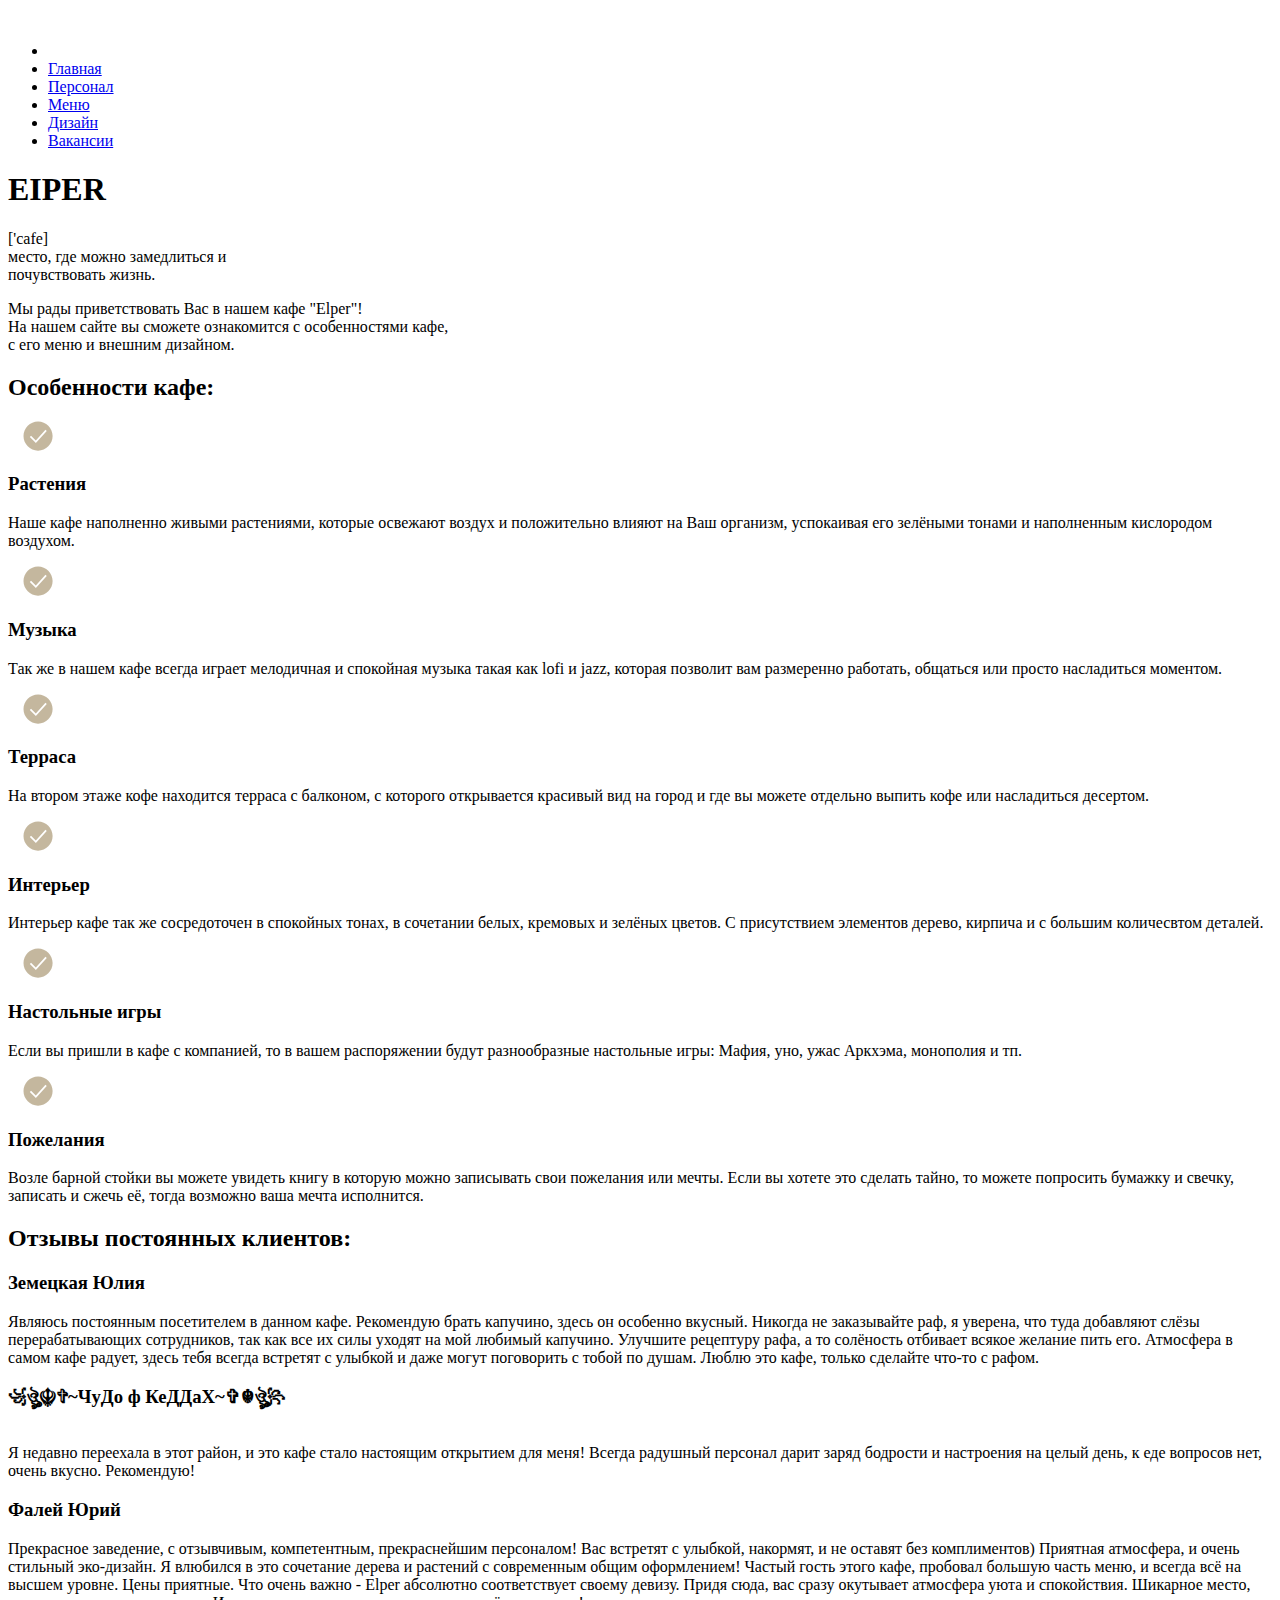
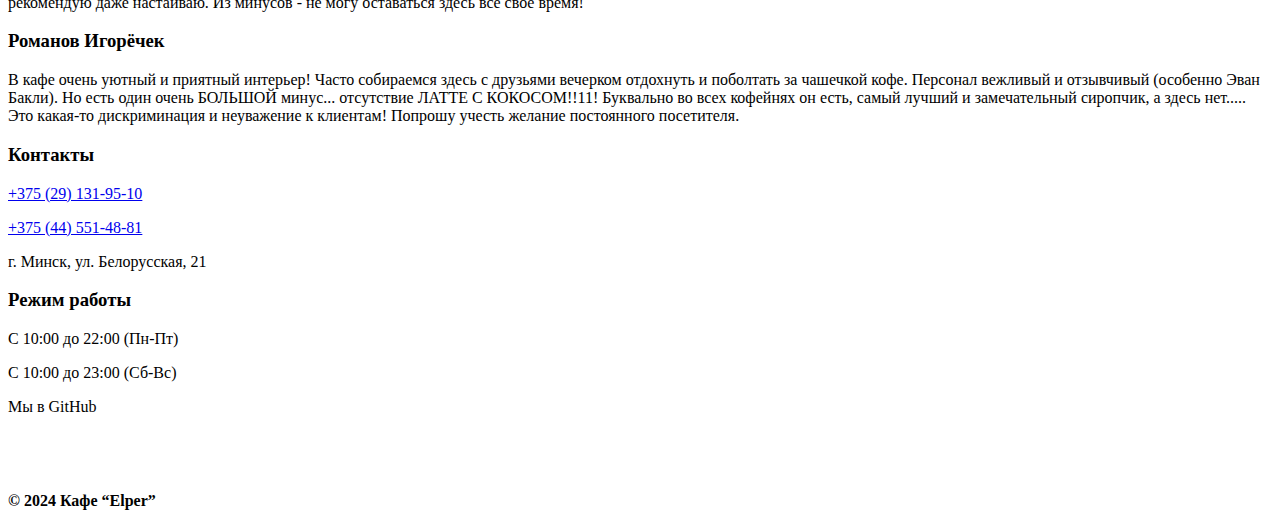
==== index.html @ b0de2200 "Add files via upload" ====
<!DOCTYPE html>
<html lang="en">
<head>
    <meta charset="UTF-8">
    <meta name="viewport" content="width=device-width, initial-scale=1.0, maximum-scale=1.0, minimum-scale=1.0">
    <meta http-equiv="X-UA-Compatible" content="ie=edge">
    <title>Elper</title>
    <link rel="shortcut icon" href="img\icon50.png">
    <link rel="stylesheet" href="css/style.css">
</head>
<body>
<header class="header-wrapper">
    <div class="wrapper">
        <div class="header-burger">
            <span class="burger-line line1"></span>
            <span class="burger-line line2"></span>
            <span class="burger-line line3"></span>
        </div>
        <nav class="header-nav">
            <ul> 
                <li class="header-item">
                    <a class="header-link js-scroll">
                        <svg width="40" height="40" viewBox="0 0 42 42" fill="none">
                            <image xlink:href="img/icon50.svg"/>
                        </svg>
                    </a>
                </li>
                <li class="header-item">
                    <a href="index.html" class="header-link js-scroll">
                        Главная
                    </a>
                </li>
                <li class="header-item">
                    <a href="personnel.html" class="header-link js-scroll">
                        Персонал
                    </a>
                </li>
                <li class="header-item">
                    <a href="menu.html" class="header-link js-scroll">
                        Меню
                    </a>
                </li>
                <li class="header-item">
                    <a href="design.html" class="header-link js-scroll">
                        Дизайн
                    </a>
                </li>
                <li class="header-item">
                    <a href="ordering.html" class="header-link js-scroll">
                        Вакансии
                    </a>
                </li>
            </ul>
            <div class="nav-close">
                <span class="line-close"></span>
                <span class="line-close"></span>
            </div>
        </nav>
        <div class="elper">
            <h1>EIPER</h1>
            <p>['cafe]<br>
             место, где можно замедлиться и<br>
             почувствовать жизнь.</p>
        </div>
        <div class="hello">
            <p>Мы рады приветствовать Вас в нашем кафе "Elper"!<br>
                На нашем сайте вы сможете ознакомится с особенностями кафе, <br>
                с его меню и внешним дизайном.</p>
        </div>
    </div>
</header>
<main>
    <section class="advanteges">
        <div class="container-adv">
            <h2>Особенности кафе:</h2>
            <div class="content-adv">
                <div class="box-adv">
                    <div style="width: 60px;">
                        <svg width="60" height="30" viewBox="0 0 30 30" fill="none" xmlns="http://www.w3.org/2000/svg">
                            <path d="M15.06 0.569946C7.05001 0.569946 0.51001 7.10995 0.51001 15.1199C0.51001 23.1299 7.05001 29.6699 15.06 29.6699C23.07 29.6699 29.58 23.1299 29.61 15.1199C29.61 7.10995 23.07 0.569946 15.06 0.569946ZM12.87 21.9899L6.81001 15.9599L8.07001 14.6699L12.81 19.3799L22.44 8.75995L23.76 9.95995L12.87 21.9899Z" fill="#8A6F3D" fill-opacity="0.5"/>
                        </svg>
                   </div>
                    <div class="text-homepage">
                        <h3>Растения</h3>
                        <p>Наше кафе наполненно живыми растениями, которые освежают воздух и положительно 
                           влияют на Ваш организм, успокаивая его зелёными тонами и наполненным кислородом воздухом.</p>
                    </div>
                </div>
                <div class="box-adv">
                    <div style="width: 60px;">
                        <svg width="60" height="30" viewBox="0 0 30 30" fill="none" xmlns="http://www.w3.org/2000/svg">
                            <path d="M15.06 0.569946C7.05001 0.569946 0.51001 7.10995 0.51001 15.1199C0.51001 23.1299 7.05001 29.6699 15.06 29.6699C23.07 29.6699 29.58 23.1299 29.61 15.1199C29.61 7.10995 23.07 0.569946 15.06 0.569946ZM12.87 21.9899L6.81001 15.9599L8.07001 14.6699L12.81 19.3799L22.44 8.75995L23.76 9.95995L12.87 21.9899Z" fill="#8A6F3D" fill-opacity="0.5"/>
                        </svg>
                   </div>
                    <div class="text-homepage">
                        <h3>Музыка</h3>
                        <p>Так же в нашем кафе всегда играет мелодичная и спокойная музыка 
                            такая как lofi и jazz, которая позволит вам размеренно работать, общаться или просто насладиться моментом.</p>
                    </div>
                </div>
                <div class="box-adv">
                    <div style="width: 60px;">
                        <svg width="60" height="30" viewBox="0 0 30 30" fill="none" xmlns="http://www.w3.org/2000/svg">
                            <path d="M15.06 0.569946C7.05001 0.569946 0.51001 7.10995 0.51001 15.1199C0.51001 23.1299 7.05001 29.6699 15.06 29.6699C23.07 29.6699 29.58 23.1299 29.61 15.1199C29.61 7.10995 23.07 0.569946 15.06 0.569946ZM12.87 21.9899L6.81001 15.9599L8.07001 14.6699L12.81 19.3799L22.44 8.75995L23.76 9.95995L12.87 21.9899Z" fill="#8A6F3D" fill-opacity="0.5"/>
                        </svg>
                   </div>
                    <div class="text-homepage">
                        <h3>Терраса</h3>
                        <p>На втором этаже кофе находится терраса с балконом, с которого открывается красивый вид на город
                            и где вы можете отдельно выпить кофе или насладиться десертом.</p>
                    </div>
                </div>
                <div class="box-adv">
                    <div style="width: 60px;">
                        <svg width="60" height="30" viewBox="0 0 30 30" fill="none" xmlns="http://www.w3.org/2000/svg">
                            <path d="M15.06 0.569946C7.05001 0.569946 0.51001 7.10995 0.51001 15.1199C0.51001 23.1299 7.05001 29.6699 15.06 29.6699C23.07 29.6699 29.58 23.1299 29.61 15.1199C29.61 7.10995 23.07 0.569946 15.06 0.569946ZM12.87 21.9899L6.81001 15.9599L8.07001 14.6699L12.81 19.3799L22.44 8.75995L23.76 9.95995L12.87 21.9899Z" fill="#8A6F3D" fill-opacity="0.5"/>
                        </svg>
                   </div>
                    <div class="text-homepage">
                        <h3>Интерьер</h3>
                        <p>Интерьер кафе так же сосредоточен в спокойных тонах, в сочетании белых, кремовых и зелёных цветов.
                           С присутствием элементов дерево, кирпича и с большим количесвтом деталей.</p>
                    </div>
                </div>
                <div class="box-adv">
                    <div style="width: 60px;">
                        <svg width="60" height="30" viewBox="0 0 30 30" fill="none" xmlns="http://www.w3.org/2000/svg">
                            <path d="M15.06 0.569946C7.05001 0.569946 0.51001 7.10995 0.51001 15.1199C0.51001 23.1299 7.05001 29.6699 15.06 29.6699C23.07 29.6699 29.58 23.1299 29.61 15.1199C29.61 7.10995 23.07 0.569946 15.06 0.569946ZM12.87 21.9899L6.81001 15.9599L8.07001 14.6699L12.81 19.3799L22.44 8.75995L23.76 9.95995L12.87 21.9899Z" fill="#8A6F3D" fill-opacity="0.5"/>
                        </svg>
                   </div>
                    <div class="text-homepage">
                        <h3>Настольные игры</h3>
                        <p>Если вы пришли в кафе с компанией, то в вашем распоряжении будут разнообразные настольные игры:
                            Мафия, уно, ужас Аркхэма, монополия и тп.</p>
                    </div>
                </div>
                <div class="box-adv">
                    <div style="width: 60px;">
                        <svg width="60" height="30" viewBox="0 0 30 30" fill="none" xmlns="http://www.w3.org/2000/svg">
                            <path d="M15.06 0.569946C7.05001 0.569946 0.51001 7.10995 0.51001 15.1199C0.51001 23.1299 7.05001 29.6699 15.06 29.6699C23.07 29.6699 29.58 23.1299 29.61 15.1199C29.61 7.10995 23.07 0.569946 15.06 0.569946ZM12.87 21.9899L6.81001 15.9599L8.07001 14.6699L12.81 19.3799L22.44 8.75995L23.76 9.95995L12.87 21.9899Z" fill="#8A6F3D" fill-opacity="0.5"/>
                        </svg>
                   </div>
                    <div class="text-homepage">
                        <h3>Пожелания</h3>
                        <p>Возле барной стойки вы можете увидеть книгу в которую можно записывать свои пожелания или мечты. 
                            Если вы хотете это сделать тайно, то можете попросить бумажку и свечку, записать и сжечь её, тогда возможно ваша мечта исполнится.</p>
                    </div>
                </div>
            </div>
        </div>
    </section>
    <section class="opinion">
        <div class="container-opin">
            <h2>Отзывы постоянных клиентов:</h2>
            <div class="content-opin">
                <div class="box-opin">
                    <div class="text-homepage">
                        <h3>Земецкая Юлия</h3>
                        <p>Являюсь постоянным посетителем в данном кафе. Рекомендую брать капучино, здесь он особенно вкусный. Никогда не заказывайте  раф, я уверена, 
                            что туда добавляют слёзы перерабатывающих сотрудников, так как все их силы уходят на мой любимый капучино. Улучшите рецептуру рафа, а то солёность 
                            отбивает всякое желание пить его. Атмосфера в самом кафе радует, здесь тебя всегда встретят с улыбкой и даже могут поговорить с тобой по душам. 
                            Люблю это кафе, только сделайте что-то с рафом.</p>
                    </div>
                </div>
                <div class="box-opin">
                    <div class="text-homepage">
                        <h3>꧁ঔৣ☬✞~ЧуДо ф КеДДаХ~✞☬ঔৣ꧂</h3>
                        <p> <br>
                            Я недавно переехала в этот район, и это кафе стало настоящим открытием для меня! Всегда радушный персонал дарит заряд бодрости и
                            настроения на целый день, к еде вопросов нет, очень вкусно. Рекомендую! </p>
                    </div>
                </div>
                <div class="box-opin">
                    <div class="text-homepage">
                        <h3>Фалей Юрий</h3>
                        <p>Прекрасное заведение, с отзывчивым, компетентным, прекраснейшим персоналом! Вас встретят с улыбкой, накормят, и не оставят без комплиментов) 
                            Приятная атмосфера, и очень стильный эко-дизайн. Я влюбился в это сочетание дерева и растений с современным общим оформлением! Частый гость этого кафе, 
                            пробовал большую часть меню, и всегда всё на высшем уровне. Цены приятные. Что очень важно - Elper абсолютно соответствует своему девизу. Придя сюда, вас 
                            сразу окутывает атмосфера уюта и спокойствия. Шикарное место, рекомендую даже настаиваю.
                            Из минусов - не могу оставаться здесь всё свое время!</p>
                    </div>
                </div>
                <div class="box-opin">
                    <div class="text-homepage">
                        <h3>Романов Игорёчек</h3>
                        <p>В кафе очень уютный и приятный интерьер! Часто собираемся здесь с друзьями вечерком отдохнуть и поболтать за чашечкой кофе. Персонал вежливый и
                            отзывчивый (особенно Эван Бакли). Но есть один очень БОЛЬШОЙ минус... отсутствие ЛАТТЕ С КОКОСОМ!!11! Буквально во всех кофейнях он есть, самый
                            лучший и замечательный сиропчик, а здесь нет..... Это какая-то дискриминация и неуважение к клиентам! Попрошу учесть желание постоянного посетителя.</p>
                    </div>
                </div>
            </div>
        </div>
    </section>
</main>
<footer>
    <div class="wrapper">
        <div class="footer-nav">
            <div>
                <h3>Контакты</h3>
                <p><a href="tel:+375291319510">+375 (29) 131-95-10</a></p>
                <p><a href="tel:+375445514881">+375 (44) 551-48-81</a></p>
                <p>г. Минск, ул. Белорусская, 21</p>
            </div>
            <div>
                <h3>Режим работы</h3>
                <p>C 10:00 до 22:00 (Пн-Пт)</p>
                <p>С 10:00 до 23:00 (Сб-Вс)</p>
            </div>
            <div class="github">
                <p>Мы в GitHub</p>
                <a href="https://github.com/darlitaa">
                    <svg width="40" height="40" viewBox="0 0 18 18" fill="none">
                        <image xlink:href="img/github.svg"/>
                    </svg>
                </a>
            </div>
        </div>
        <p class="kont-desc"><b>© 2024 Кафе “Elper”</b></p>
    </div>
</footer>
<script src="js/main.js"></script>
</body>
</html>
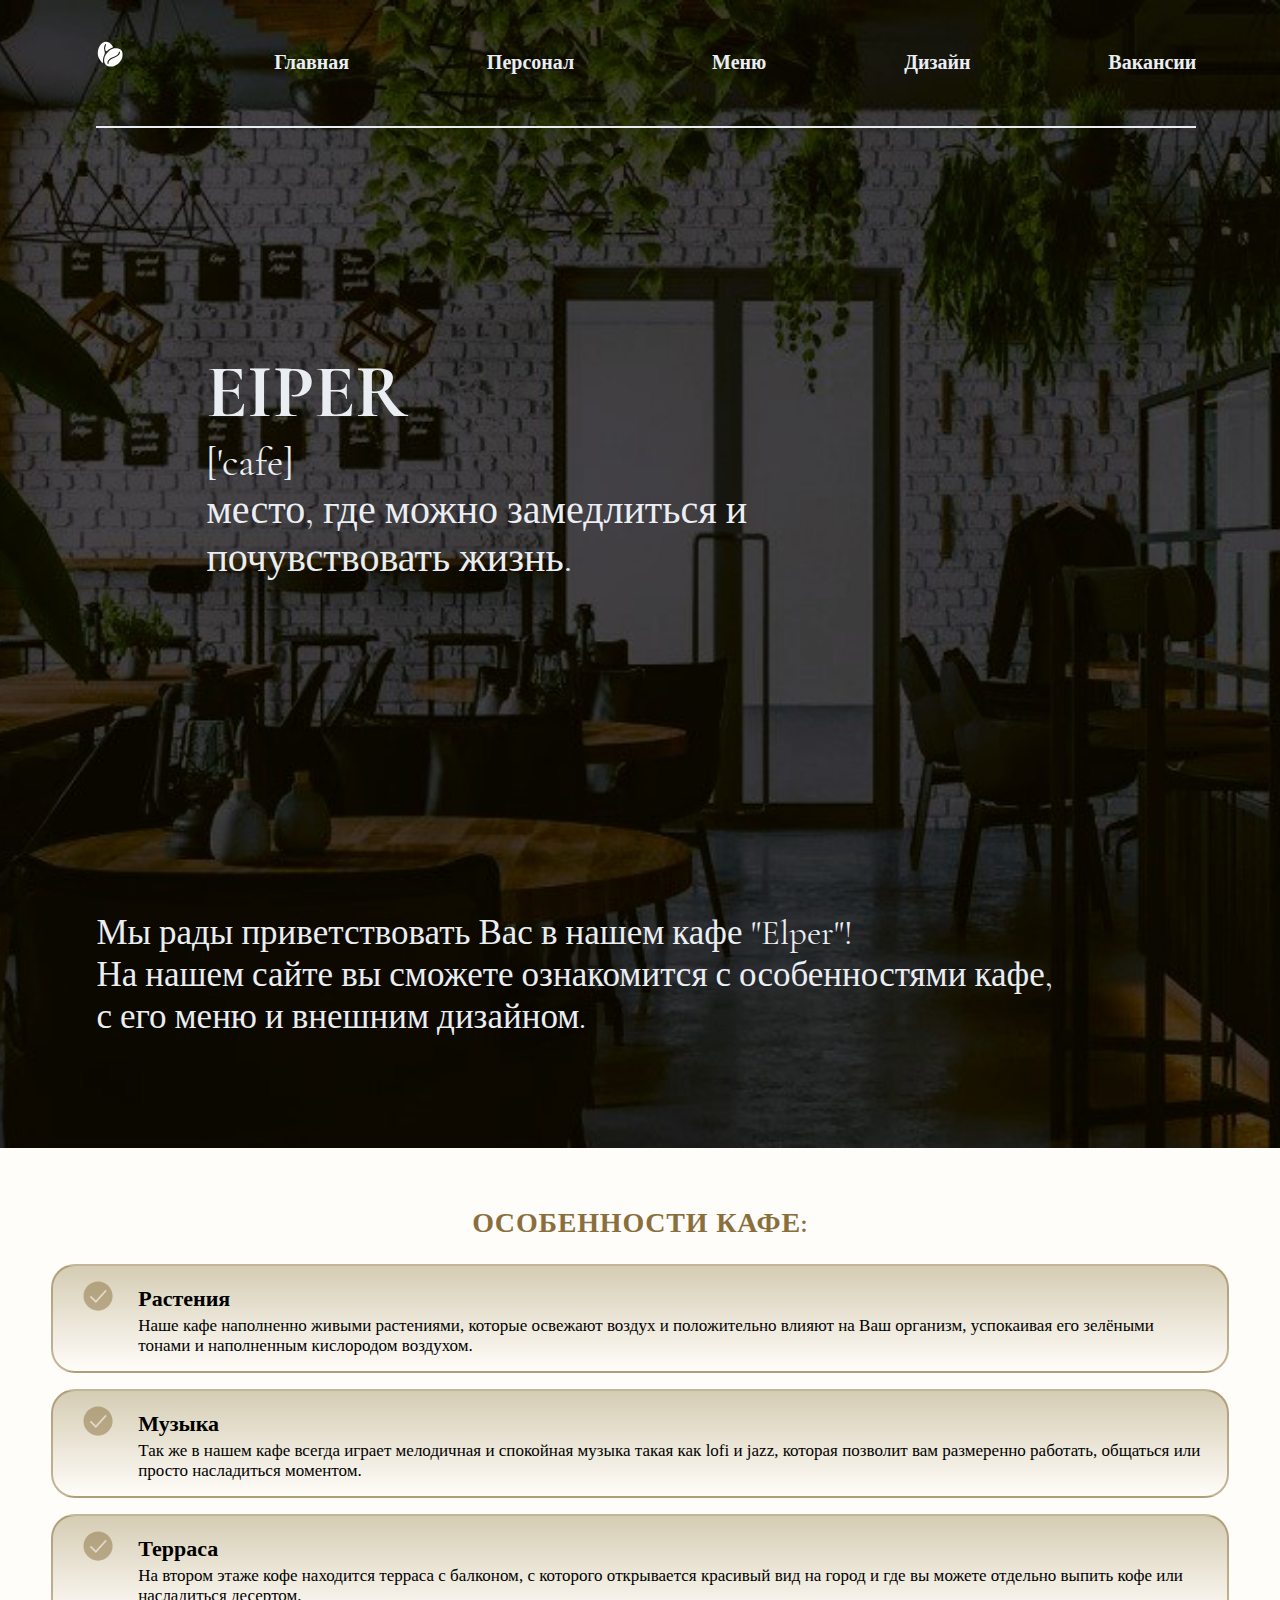
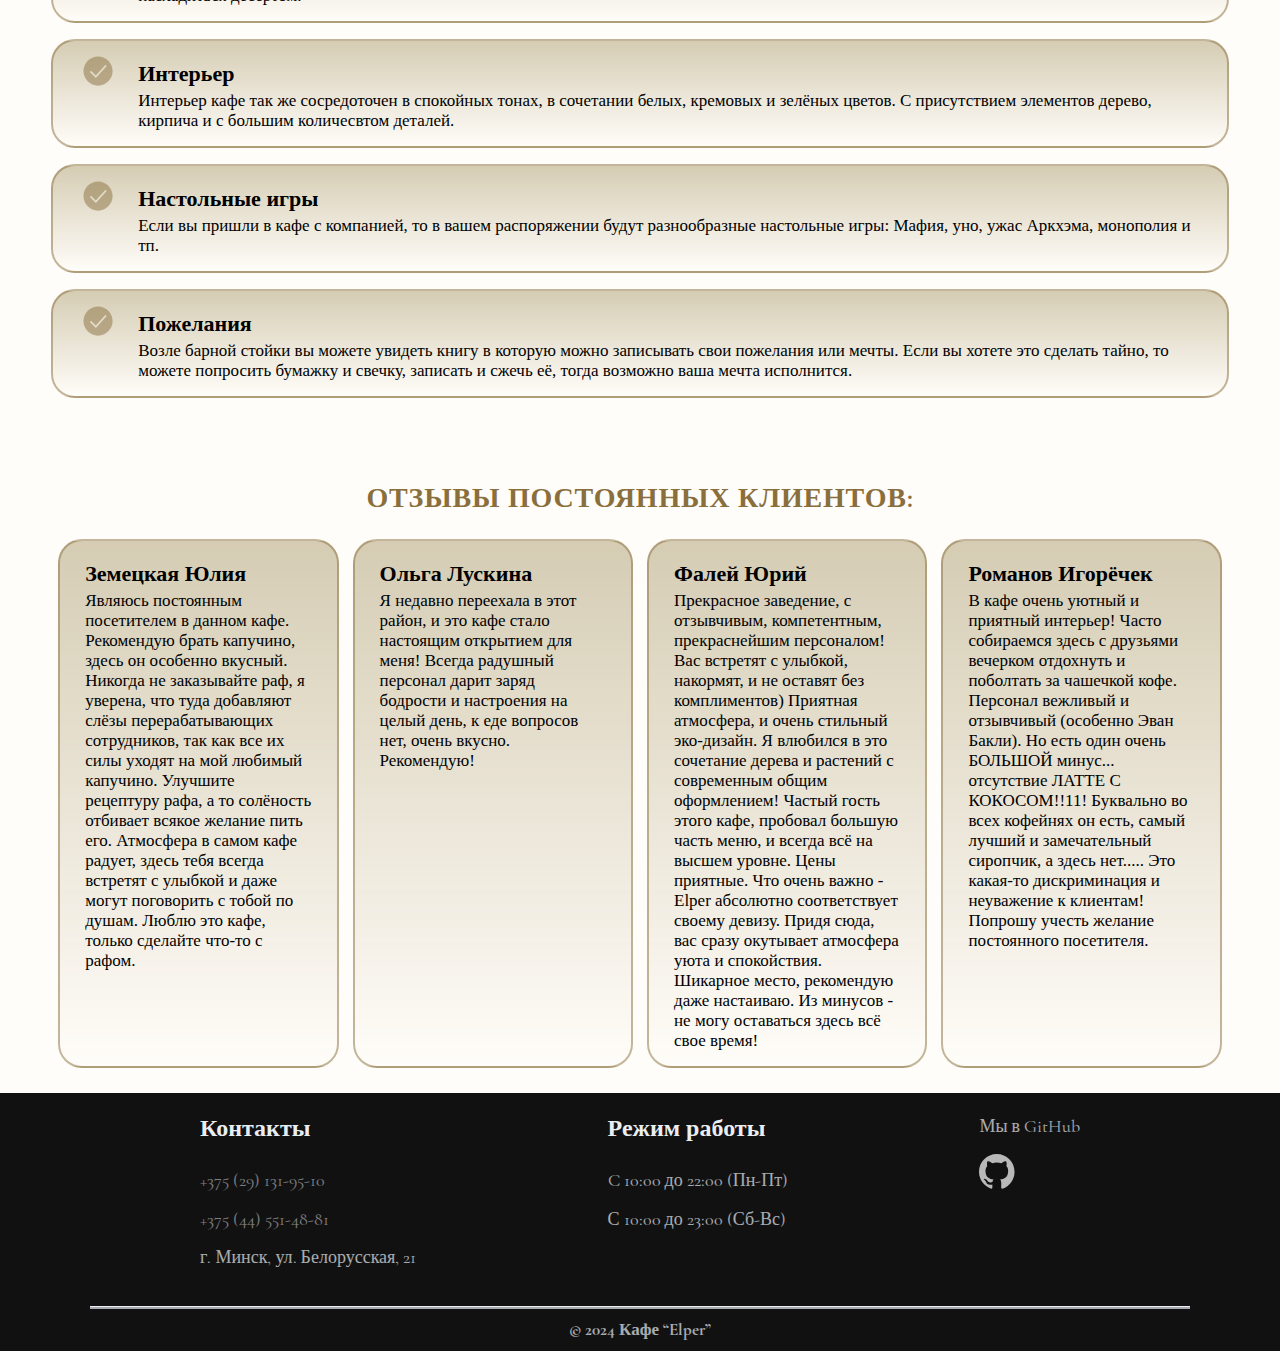
==== commit cd206a92: "Update index.html" ====
--- a/index.html
+++ b/index.html
@@ -164,8 +164,8 @@
                 </div>
                 <div class="box-opin">
                     <div class="text-homepage">
-                        <h3>꧁ঔৣ☬✞~ЧуДо ф КеДДаХ~✞☬ঔৣ꧂</h3>
-                        <p> <br>
+                        <h3>Ольга Лускина</h3>
+                        <p>
                             Я недавно переехала в этот район, и это кафе стало настоящим открытием для меня! Всегда радушный персонал дарит заряд бодрости и
                             настроения на целый день, к еде вопросов нет, очень вкусно. Рекомендую! </p>
                     </div>
@@ -220,4 +220,4 @@
 </footer>
 <script src="js/main.js"></script>
 </body>
-</html>+</html>
--- a/css/style.css
+++ b/css/style.css
@@ -0,0 +1,434 @@
+html,body,div,span,
+h1,h2,h3,h4,h5,h6,p,a,
+img,ol,ul,li,footer,
+header,main,nav,section {
+  margin: 0;
+  padding: 0;
+  border: 0;
+  font: inherit;
+  vertical-align: baseline;
+}
+:focus {
+  outline: 0;
+}
+footer,header,
+nav,main,section {
+  display: block;
+}
+ol,ul {
+  list-style: none;
+}
+html {
+  font-size: 100%;
+  scroll-behavior: smooth;
+}
+@font-face {
+  font-family: "Cormorant Garamond";
+  font-style: normal;
+  font-weight: 400;
+  src: local(""),
+    url("../fonts/cormorant-garamond-v15-latin-regular.woff2") format("woff2"),
+    /* Chrome 26+, Opera 23+, Firefox 39+ */
+    url("../fonts/cormorant-garamond-v15-latin-regular.woff") format("woff"); 
+    /* Chrome 6+, Firefox 3.6+, IE 9+, Safari 5.1+ */
+}/* cormorant-garamond-regular - latin */
+@font-face {
+  font-family: "Cormorant Garamond";
+  font-style: normal;
+  font-weight: 700;
+  src: local(""),
+    url("../fonts/cormorant-garamond-v15-latin-700.woff2") format("woff2"),
+    /* Chrome 26+, Opera 23+, Firefox 39+ */
+    url("../fonts/cormorant-garamond-v15-latin-700.woff") format("woff"); 
+    /* Chrome 6+, Firefox 3.6+, IE 9+, Safari 5.1+ */
+}/* cormorant-garamond-700 - latin */
+*,
+*::before,
+*::after {
+  -webkit-box-sizing: inherit;
+  box-sizing: inherit;
+}
+body {
+  font-family: "Cormorant Garamond";
+  font-style: normal;
+  line-height: 1;
+  font-weight: 400;
+  color: black;
+  background-color: #fffdf9;
+  overflow-x: hidden;   
+}
+img {
+  vertical-align: middle;
+  max-width: 100%;
+  height: auto;
+}
+.wrapper {
+  max-width: 1100px;
+  margin: 0 auto;
+  padding: 0 15px;
+}
+.header-wrapper {
+  background: url("../img/main.jpg") no-repeat center;
+  background-size: cover;
+  width: 101%;
+  color: #eaeef3;
+  transition: 0.3s all linear;
+}
+.header-1 {
+  background: #111111;
+  padding-bottom: 38px;
+}
+a:hover,
+a:focus,
+a:active {
+  outline: none;
+  color: rgb(167, 167, 167);
+}
+nav {
+  padding-top: 40px;
+  padding-bottom: 40px;
+  border-bottom: 2px solid #eaeef3;
+}
+nav ul {
+  display: flex;
+  justify-content: space-between;
+  align-items: center;
+  flex-wrap: wrap;
+}
+.header-link {
+  color: #eaeef3;
+  font-size: 20px;
+  font-weight: 600;
+  line-height: 120%;
+  text-decoration: none;
+}
+h1 {
+  font-size: 75px;
+  font-weight: 700;
+  line-height: 120%;
+}
+h2 {
+  text-align: center;
+  padding: 25px 0px;
+  font-weight: 600;
+  font-size: 40px;
+  letter-spacing: 0.02em;
+  font-variant: all-small-caps;
+  color: #8A6F3D;
+}
+.elper {
+  padding-top: 20%;
+  padding-bottom: 30%;
+  padding-left: 10%;
+  font-size: 40px;
+  line-height: 120%;
+}
+.hello {
+  padding-bottom: 10%;
+  font-size: 35px;
+  line-height: 120%;
+}
+.text-homepage,
+.pers-name,
+.pers-speciality,
+.menu-h3,
+.coffee,
+.food {
+  font-family: "Roboto";
+  font-style: normal;
+}
+/*===============burger (start)==============*/
+.header-burger {
+  width: 40px;
+  height: 40px;
+  position: relative;
+  cursor: pointer;
+  display: none;
+}
+.burger-line {
+  display: block;
+  width: 100%;
+  height: 2px;
+  background-color: #eaeef3;
+  position: absolute;
+  left: 0;
+}
+.line1 {
+  top: 0;
+}
+.line2 {
+ top: 50%;
+}
+.line3 {
+ bottom: 0;
+}
+/*===============footer (start)==============*/
+footer {
+  background: #111111;
+}
+.footer-nav {
+  justify-content: space-between;
+  padding: 2% 10%;
+  border-bottom: 1px solid #eaeef3;
+  display: flex;
+  flex-wrap: wrap;
+}
+footer h3 {
+  color: #eaeef3;
+  font-weight: 700;
+  font-size: 24px;
+  line-height: 120%;
+  padding-bottom: 25px;
+}
+footer a,
+footer p {
+  font-size: 18px;
+  line-height: 130%;
+  padding-bottom: 15px;
+  text-decoration: none;
+  color: #eaeef3;
+  opacity: 0.7;
+}
+.my-github {
+  padding-bottom: 30px;
+  padding-top: 30px;
+  text-align: center;
+}
+.kont-desc {
+  border-top: 2px solid #eaeef3;
+  padding: 10px 0;
+  font-size: 17px;
+  text-align: center;
+}
+/*===============advanteges and opinion (start)==============*/
+.container-adv,
+.container-opin {
+ padding: 2% 4%;
+}
+.content-adv {
+ display: grid;
+ grid-gap: 1em;
+}
+.content-opin {
+  display: flex;
+}
+.box-adv {
+  display: flex;
+}
+.box-opin {
+  flex: 1;
+  margin: 0 7px;
+}
+.box-adv,
+.box-opin {
+  padding: 15px;
+  border-radius: 24px;
+  border: 2px solid rgba(138, 111, 61, 0.5);
+  background: linear-gradient(0deg, rgba(217, 192, 123, 0), rgb(213 204 179));
+  transition: 0.3s all linear;
+}
+.box-adv:hover,
+.box-opin:hover {
+  box-shadow: 4px 4px rgba(138, 111, 61, 0.5);
+  transform: translateX(-7px);
+}
+.text-homepage {
+  padding: 0 10px;
+}
+.advanteges .container-adv .content-adv .box-adv h3,
+.opinion .container-opin .content-opin .box-opin h3 {
+  font-weight: 600;
+  font-size: 22px;
+  line-height: 35px;
+}
+.advanteges .container-adv .content-adv .box-adv p,
+.opinion .container-opin .content-opin .box-opin p {
+  font-weight: 300;
+  font-size: 17px;
+  line-height: 20px;
+}
+/*===============personnel and design (start)==============*/
+.our-pers,
+.our-design {
+  display: flex;
+  justify-content: space-around;
+  padding: 15px 15px;
+  flex-wrap: wrap;
+}
+.pers-blok {
+  border-bottom: 4px solid rgba(138, 111, 61, 0.5);
+}
+.design-blok {
+  padding-bottom: 20px;
+  display: flex;
+  justify-content: space-around;
+}
+.pers,
+.design-img {
+  width: 470px;
+  border: 4px solid rgba(138, 111, 61, 0.5);
+  opacity: 1;
+  transition: 0.3s all linear;
+}
+.pers {
+  margin: 0 0 20px 0;
+  background-color: #c5a975;
+}
+.pers:hover,
+.design-img:hover {
+  opacity: 0.85;
+  transform: scale(0.95);
+}
+.pers-name {
+  font-weight: 600;
+  font-size: 27px;
+  line-height: 35px;
+}
+.pers-speciality {
+  font-weight: 300;
+  font-size: 22px;
+  line-height: 20px;
+}
+/*===============menu (start)==============*/
+.variant-coffee,
+.variant-food,
+.menu {
+  display: flex;
+  flex-wrap: wrap;
+}
+.menu {
+  justify-content: space-around;
+  padding: 15px 7px;
+}
+.menu-h3 {
+  font-weight: 600;
+  font-size: 30px;
+  padding-bottom: 20px;
+  text-align: center;
+}
+.coffee,
+.food{
+  width: 600px;
+  margin-left: 12px;
+  font-weight: 200;
+  font-size: 17px;
+  line-height: 20px;
+  padding-bottom: 10px;
+}
+.variant-coffee,
+.variant-food{
+  justify-content: space-between;
+  padding: 2px 7px;
+  margin-bottom: 10px;
+  background-color: #c5a975;
+  border: 2px solid rgba(138, 111, 61, 0.5);
+  border-radius: 24px; 
+  background: linear-gradient(0deg, rgba(217, 192, 123, 0), rgb(213 204 179));
+  transition: 0.3s all linear;
+}
+.variant-coffee:hover,
+.variant-food:hover {
+  box-shadow: 4px 4px rgba(138, 111, 61, 0.5);
+  transform: translateX(-5px);
+}
+.coffee-name,
+.food-name {
+  font-weight: 600;
+  font-size: 20px;
+  line-height: 10px;
+  padding: 10px 0;
+}
+.coffee-img,
+.food-img{
+  width: 90px;
+}
+
+@media screen and (max-width: 768px) {
+  h2{
+    font-size: 35px;
+  }
+  .design-blok {
+    width: 100%;
+  }
+  .design-img,
+  .pers{
+    max-width: 100%;
+  }
+  .footer-nav {
+    flex-direction: column;
+  }
+
+  .header-burger {
+    top: 30px;
+    left: 30px;
+    display: block;
+  }
+  .header-nav {
+    position: fixed;
+    top: 0;
+    left: 0;
+    width: 100%;
+    height: 100%;
+    background-color: #111111;
+    z-index: 11;
+    transition: 0.3s all linear;
+    transform: translateX(-100%);
+  }
+  .header-nav-active {
+    transform: translateX(0);
+  }
+  .header-item {
+    width: 100%;
+    margin-bottom: 30px;
+    margin-left: 60px;
+  }
+  .header-link {
+    font-size: 25px;
+  }
+  .header-item:first-of-type,
+  .header-item:nth-of-type(7) {
+    display: none;
+  }
+  .nav-close {
+    width: 30px;
+    height: 30px;
+    position: absolute;
+    top: 20px;
+    right: 45px;
+  }
+  .line-close {
+    display: block;
+    width: 100%;
+    height: 2px;
+    background-color: #eaeef3;
+    position: absolute;
+    top: 50%;
+  }
+  .line-close:first-child {
+    transform: rotate(45deg);
+  }
+  .line-close:last-child {
+    transform: rotate(-45deg);
+  }
+  .variant-coffee,
+  .variant-food{
+    flex-direction: column;
+  }
+  .coffee-img,
+  .food-img{
+    padding: 4px;
+  }
+}
+@media screen and (max-width: 1024px) {
+  .content-opin {
+    display: grid;
+    grid-gap: 1em;
+  }
+  h1 {
+    font-size: 55px;
+  }
+  .elper,
+  .hello {
+    font-size: 25px;
+  }
+}
